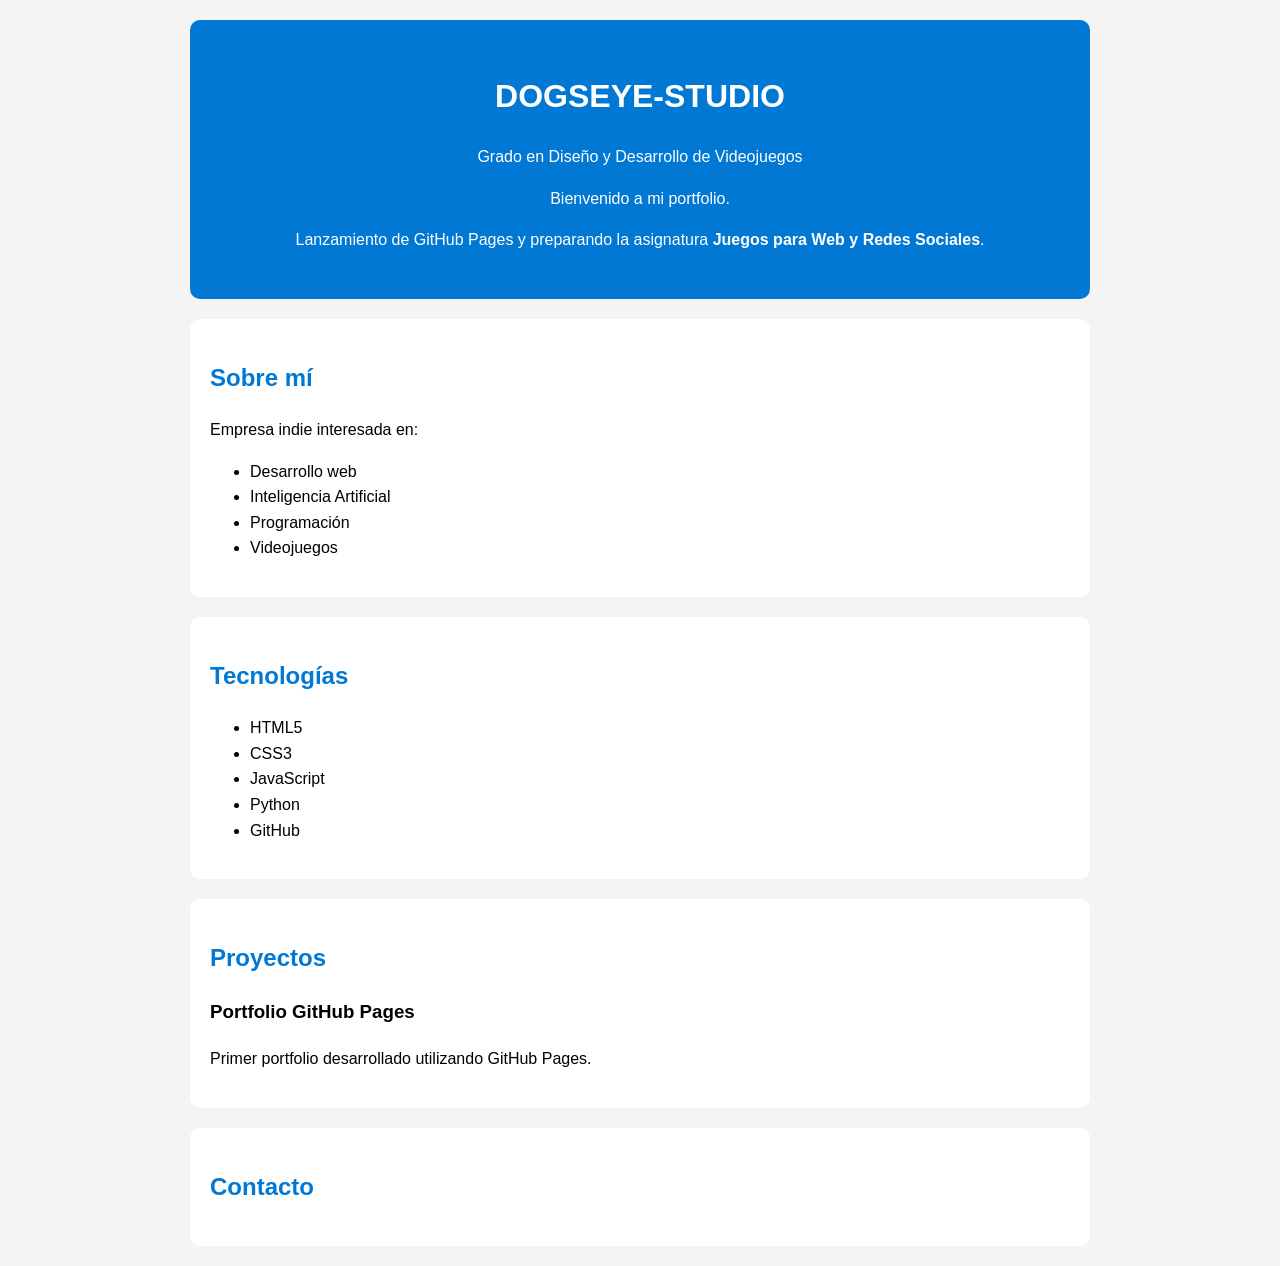
==== web.html @ 309e8d79 "html" ====
<!DOCTYPE html>
<html lang="es">
<head>
    <meta charset="UTF-8">
    <meta name="viewport" content="width=device-width, initial-scale=1.0">
    <title>Raúl Cacho Domínguez - Portfolio</title>
    <style>
        body {
            font-family: Arial, sans-serif;
            max-width: 900px;
            margin: 0 auto;
            padding: 20px;
            line-height: 1.6;
            background-color: #f4f4f4;
        }

        header {
            text-align: center;
            padding: 30px;
            background-color: #0078d4;
            color: white;
            border-radius: 10px;
        }

        section {
            background-color: white;
            margin-top: 20px;
            padding: 20px;
            border-radius: 10px;
        }

        h2 {
            color: #0078d4;
        }

        a {
            color: #0078d4;
            text-decoration: none;
        }

        a:hover {
            text-decoration: underline;
        }

        footer {
            text-align: center;
            margin-top: 20px;
            color: #666;
        }
    </style>
</head>
<body>

    <header>
        <h1>DOGSEYE-STUDIO</h1>
        <p>Grado en Diseño y Desarrollo de Videojuegos</p>
        <p>Bienvenido a mi portfolio.</p>
        <p>
            Lanzamiento de GitHub Pages y preparando la asignatura
            <strong>Juegos para Web y Redes Sociales</strong>.
        </p>
    </header>

    <section>
        <h2>Sobre mí</h2>
        <p>Empresa indie interesada en:</p>
        <ul>
            <li>Desarrollo web</li>
            <li>Inteligencia Artificial</li>
            <li>Programación</li>
            <li>Videojuegos</li>
        </ul>
    </section>

    <section>
        <h2>Tecnologías</h2>
        <ul>
            <li>HTML5</li>
            <li>CSS3</li>
            <li>JavaScript</li>
            <li>Python</li>
            <li>GitHub</li>
        </ul>
    </section>

    <section>
        <h2>Proyectos</h2>
        <h3>Portfolio GitHub Pages</h3>
        <p>Primer portfolio desarrollado utilizando GitHub Pages.</p>
    </section>

    <section>
        <h2>Contacto</h2>
        <p>
            <a href="ww.linkedin.comLinkedIn</a>
        </p>
        <p>
            https://github.comGitHub</a>
        </p>
    </section>

    <footer>
        <p>&copy; 2026 DOGSEYE-STUDIO</p>
    </footer>

</body>
</html>
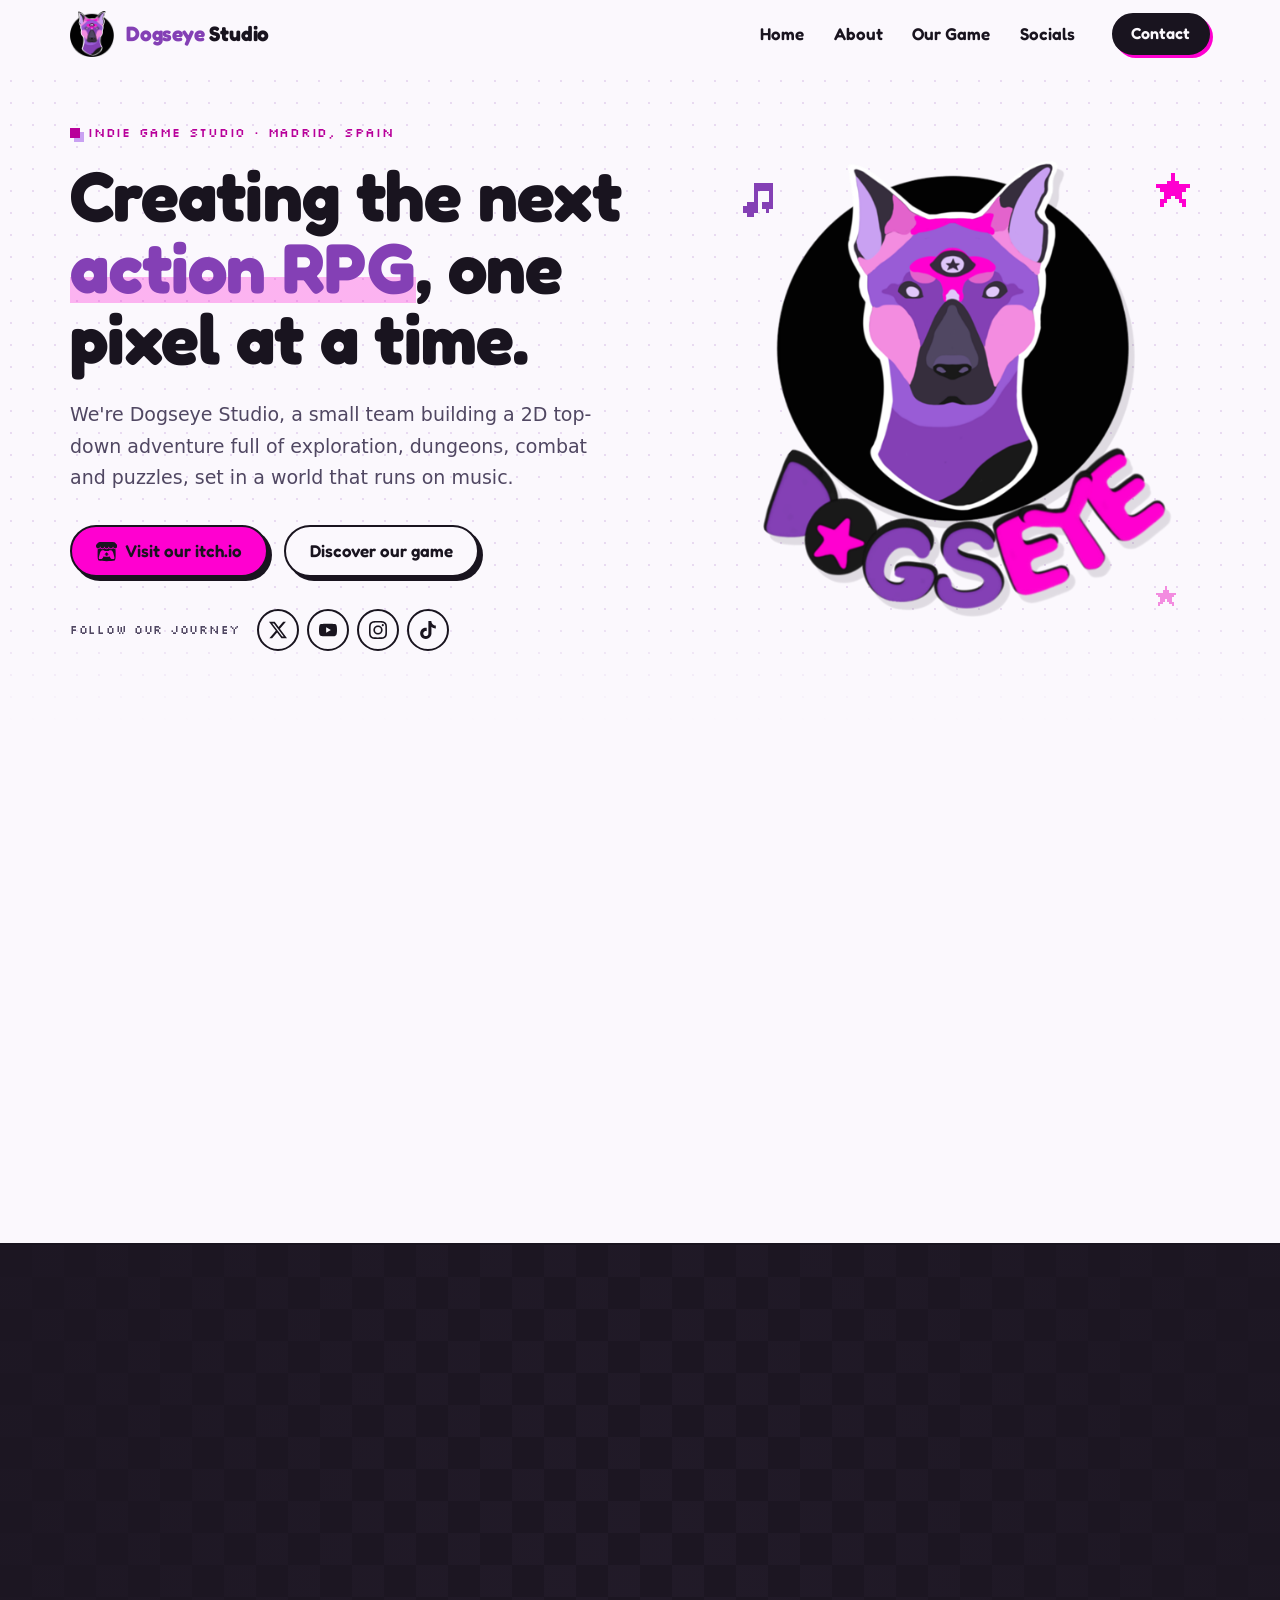
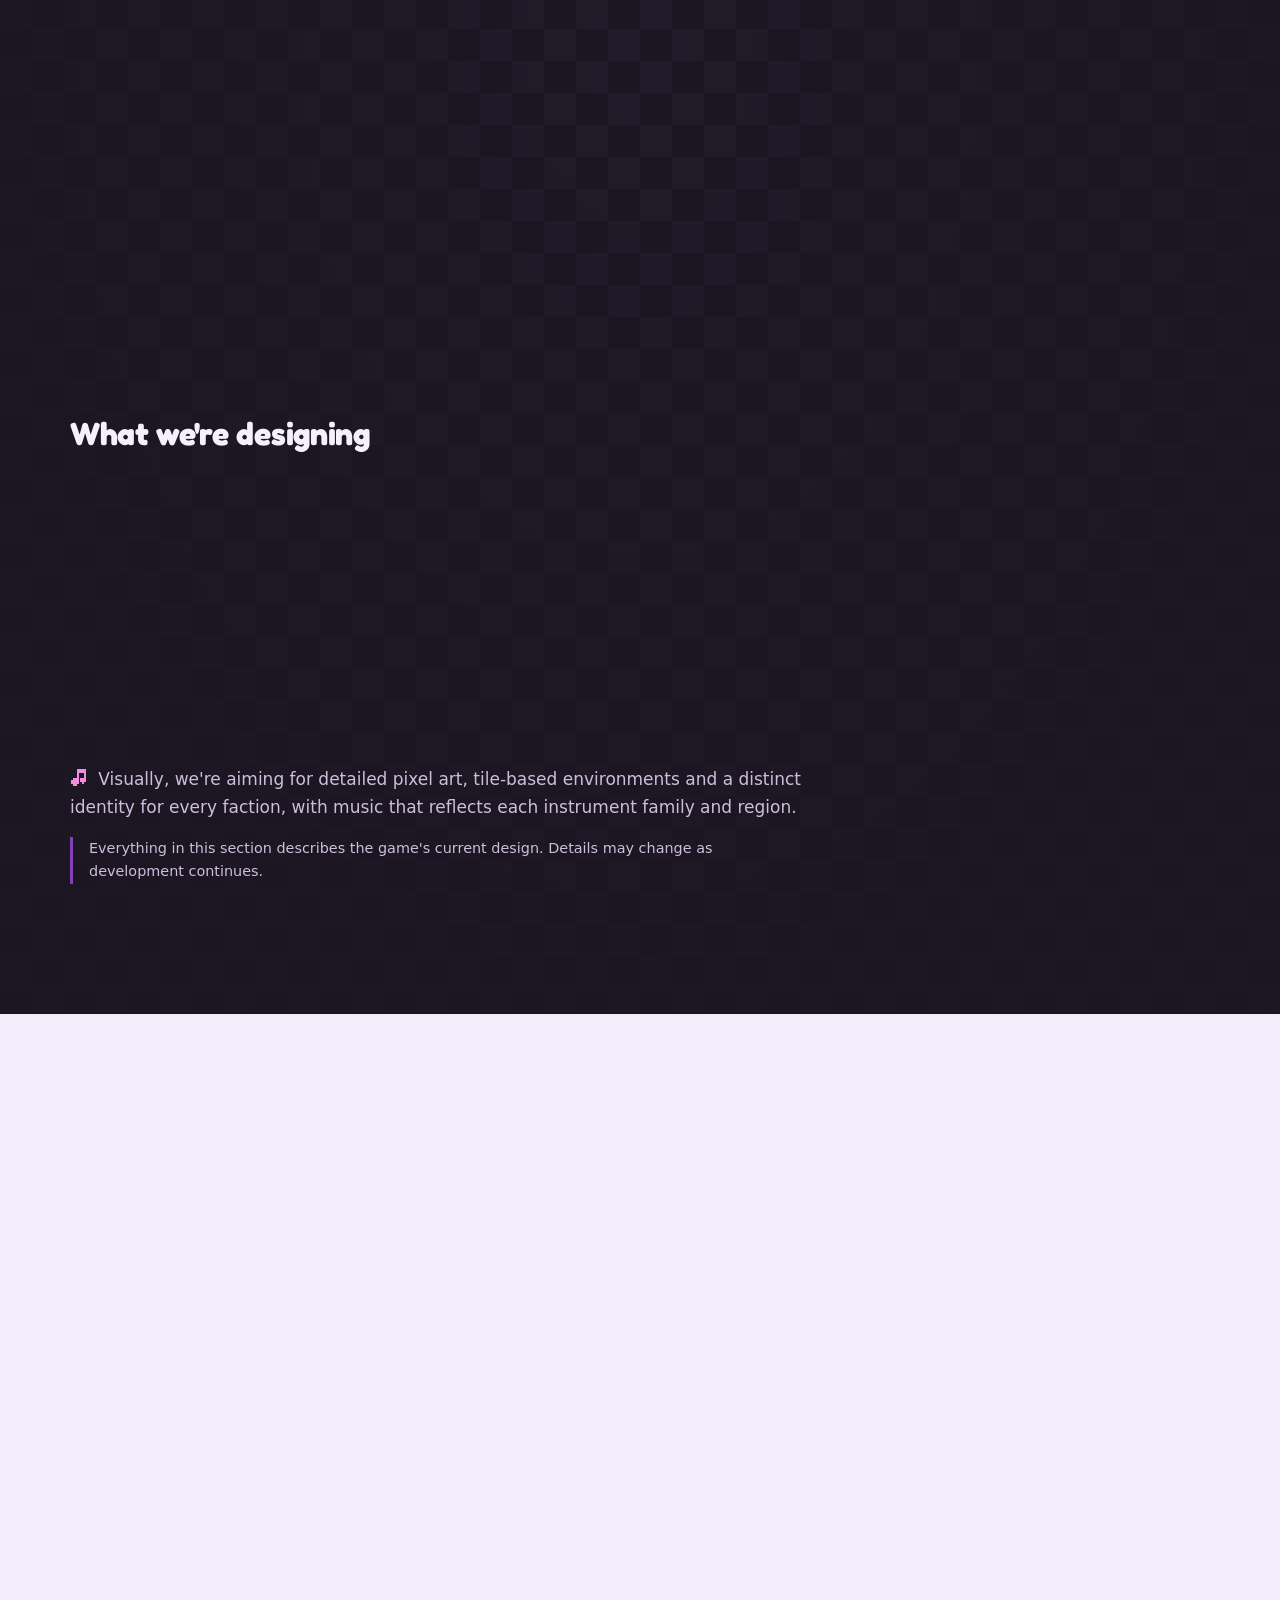
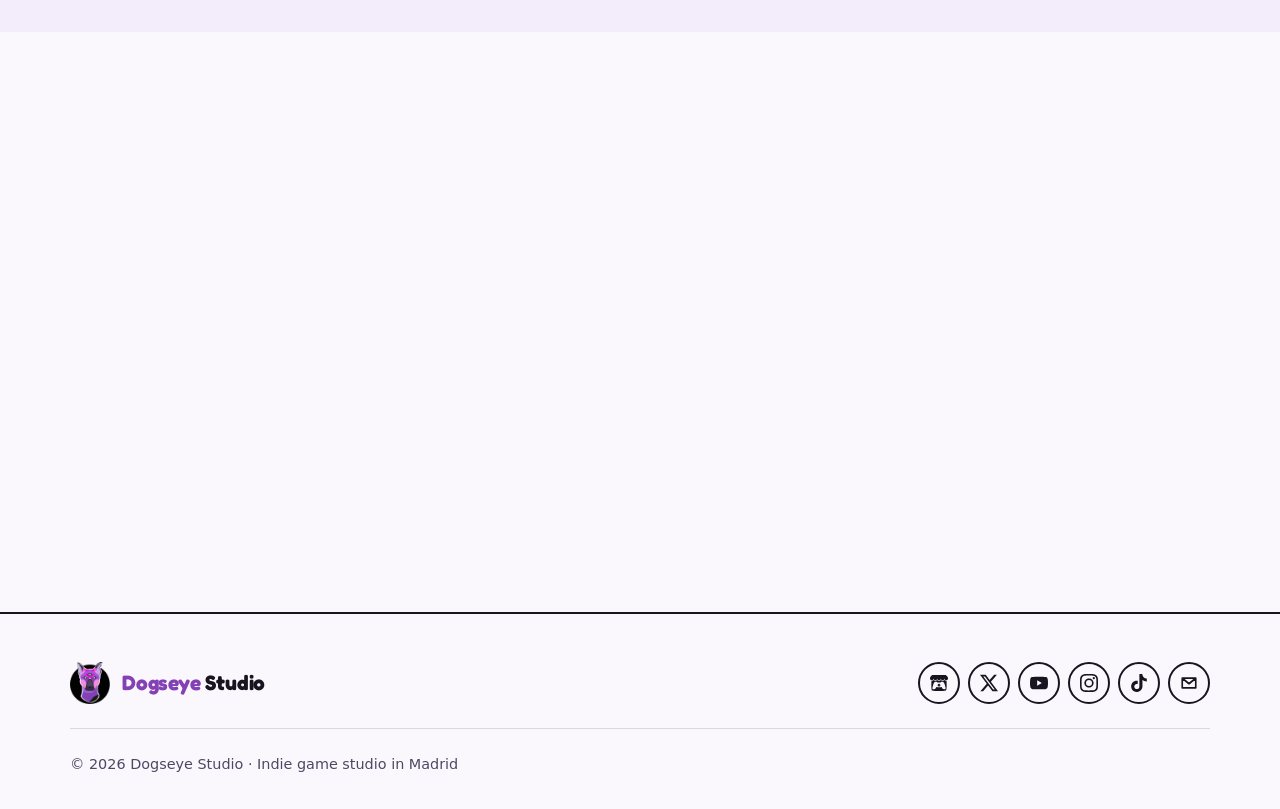
==== commit 511d1d46: "Web Commit" ====
--- a/web.html
+++ b/web.html
@@ -1,107 +1,13 @@
-<!DOCTYPE html>
-<html lang="es">
-<head>
-    <meta charset="UTF-8">
-    <meta name="viewport" content="width=device-width, initial-scale=1.0">
-    <title>Raúl Cacho Domínguez - Portfolio</title>
-    <style>
-        body {
-            font-family: Arial, sans-serif;
-            max-width: 900px;
-            margin: 0 auto;
-            padding: 20px;
-            line-height: 1.6;
-            background-color: #f4f4f4;
-        }
-
-        header {
-            text-align: center;
-            padding: 30px;
-            background-color: #0078d4;
-            color: white;
-            border-radius: 10px;
-        }
-
-        section {
-            background-color: white;
-            margin-top: 20px;
-            padding: 20px;
-            border-radius: 10px;
-        }
-
-        h2 {
-            color: #0078d4;
-        }
-
-        a {
-            color: #0078d4;
-            text-decoration: none;
-        }
-
-        a:hover {
-            text-decoration: underline;
-        }
-
-        footer {
-            text-align: center;
-            margin-top: 20px;
-            color: #666;
-        }
-    </style>
-</head>
-<body>
-
-    <header>
-        <h1>DOGSEYE-STUDIO</h1>
-        <p>Grado en Diseño y Desarrollo de Videojuegos</p>
-        <p>Bienvenido a mi portfolio.</p>
-        <p>
-            Lanzamiento de GitHub Pages y preparando la asignatura
-            <strong>Juegos para Web y Redes Sociales</strong>.
-        </p>
-    </header>
-
-    <section>
-        <h2>Sobre mí</h2>
-        <p>Empresa indie interesada en:</p>
-        <ul>
-            <li>Desarrollo web</li>
-            <li>Inteligencia Artificial</li>
-            <li>Programación</li>
-            <li>Videojuegos</li>
-        </ul>
-    </section>
-
-    <section>
-        <h2>Tecnologías</h2>
-        <ul>
-            <li>HTML5</li>
-            <li>CSS3</li>
-            <li>JavaScript</li>
-            <li>Python</li>
-            <li>GitHub</li>
-        </ul>
-    </section>
-
-    <section>
-        <h2>Proyectos</h2>
-        <h3>Portfolio GitHub Pages</h3>
-        <p>Primer portfolio desarrollado utilizando GitHub Pages.</p>
-    </section>
-
-    <section>
-        <h2>Contacto</h2>
-        <p>
-            <a href="ww.linkedin.comLinkedIn</a>
-        </p>
-        <p>
-            https://github.comGitHub</a>
-        </p>
-    </section>
-
-    <footer>
-        <p>&copy; 2026 DOGSEYE-STUDIO</p>
-    </footer>
-
-</body>
-</html>+<!DOCTYPE html>
+<html lang="en">
+<head>
+  <meta charset="UTF-8">
+  <title>Dogseye Studio</title>
+  <meta name="robots" content="noindex">
+  <link rel="canonical" href="https://dogseye-studio.github.io/">
+  <meta http-equiv="refresh" content="0; url=./">
+</head>
+<body>
+  <p>This page has moved. <a href="./">Go to the Dogseye Studio homepage</a>.</p>
+</body>
+</html>
